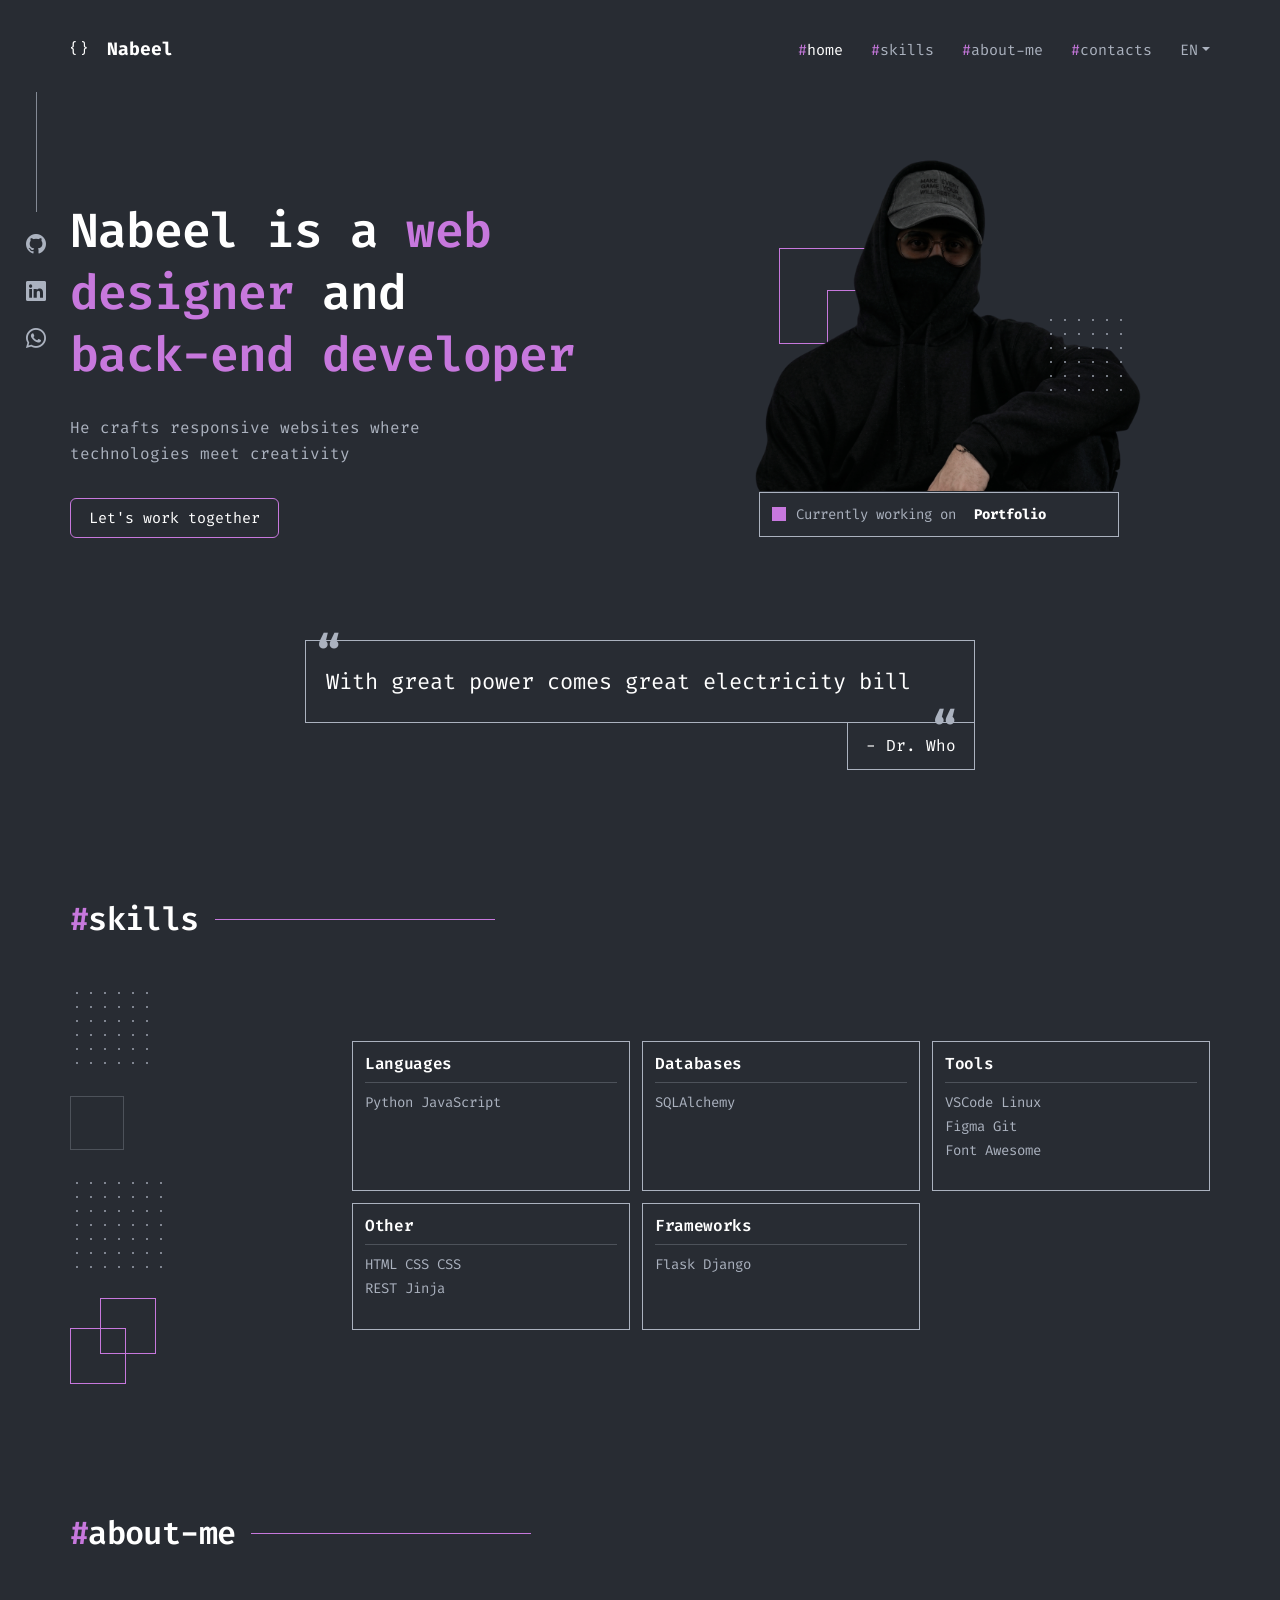
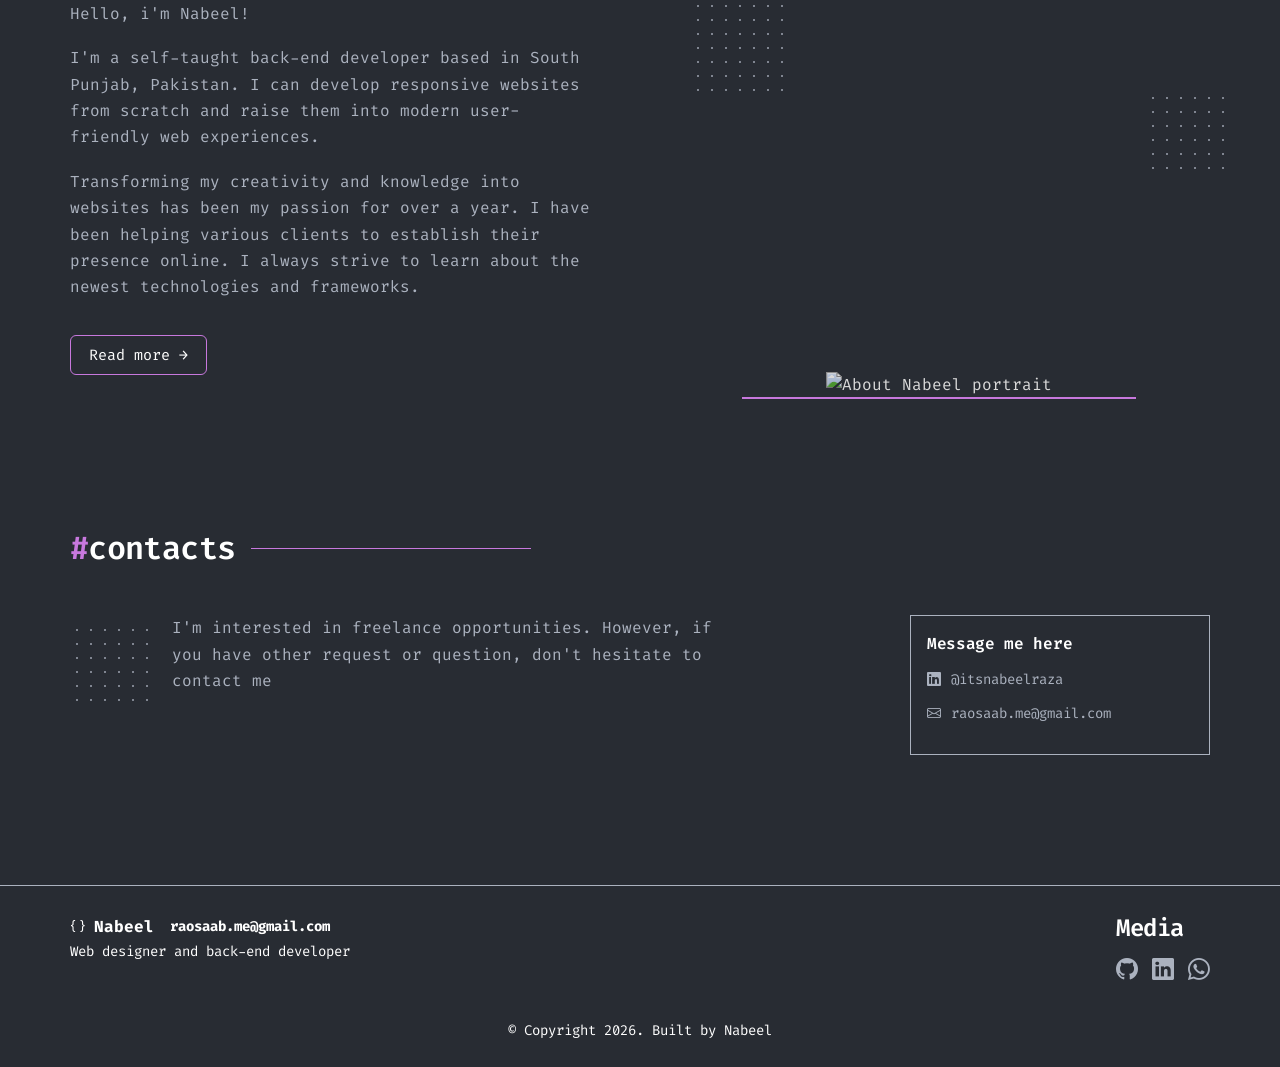
==== index.html @ ed7cfa4c "first commit" ====
<!DOCTYPE html>
<html lang="en">
<head>
  <meta charset="UTF-8">
  <meta name="viewport" content="width=device-width, initial-scale=1.0">
  <title>Nabeel - Web Designer & Front-end Developer</title>
  <meta name="description" content="Nabeel is a web designer and back-end developer based in South Punjab, Pakistan.">

  <!-- Bootstrap 5 CSS -->
  <link href="https://cdn.jsdelivr.net/npm/bootstrap@5.3.3/dist/css/bootstrap.min.css" rel="stylesheet">
  <!-- Bootstrap Icons -->
  <link href="https://cdn.jsdelivr.net/npm/bootstrap-icons@1.11.3/font/bootstrap-icons.css" rel="stylesheet">
  <!-- Custom CSS -->
  <link rel="stylesheet" href="css/style.css">
</head>
<body>

  <!-- ===== NAVBAR ===== -->
  <nav class="navbar navbar-expand-lg navbar-custom sticky-top">
    <div class="container">
      <a class="navbar-brand" href="#"><i class="bi bi-braces"></i> Nabeel</a>
      <button class="navbar-toggler" type="button" data-bs-toggle="collapse" data-bs-target="#mainNav">
        <span class="navbar-toggler-icon"></span>
      </button>
      <div class="collapse navbar-collapse justify-content-end" id="mainNav">
        <ul class="navbar-nav">
          <li class="nav-item"><a class="nav-link active" href="#home"><span>#</span>home</a></li>
          <li class="nav-item"><a class="nav-link" href="#skills"><span>#</span>skills</a></li>
          <li class="nav-item"><a class="nav-link" href="#about"><span>#</span>about-me</a></li>
          <li class="nav-item"><a class="nav-link" href="contacts.html"><span>#</span>contacts</a></li>
          <li class="nav-item dropdown">
            <a class="nav-link dropdown-toggle" href="#" data-bs-toggle="dropdown">EN</a>
            <ul class="dropdown-menu dropdown-menu-dark">
              <li><a class="dropdown-item" href="#">EN</a></li>
              <li><a class="dropdown-item" href="#">UA</a></li>
            </ul>
          </li>
        </ul>
      </div>
    </div>
  </nav>

  <!-- ===== SOCIAL SIDEBAR ===== -->
  <div class="social-sidebar d-none d-lg-flex">
    <a href="https://github.com/itsnabeelraza" aria-label="GitHub"><i class="bi bi-github"></i></a>
    <a href="https://linkedin.com/in/itsnabeelraza" aria-label="LinkedIn"><i class="bi bi-linkedin"></i></a>
    <a href="https://wa.me/923267675012" aria-label="WhatsApp"><i class="bi bi-whatsapp"></i></a>
  </div>

  <!-- ===== HERO SECTION ===== -->
  <section class="hero-section" id="home">
    <div class="container">
      <div class="row align-items-center">
        <div class="col-lg-6">
          <div class="hero-content">
            <h1 class="hero-heading">
              Nabeel is a <span class="accent">web designer</span> and<br>
              <span class="accent">back-end developer</span>
            </h1>
            <p>He crafts responsive websites where technologies meet creativity</p>
            <a href="#contacts" class="btn btn-outline-accent">Let's work together</a>
          </div>
        </div>
        <div class="col-lg-6">
          <div class="hero-image-wrapper">
            <div class="hero-shape hero-shape-one"></div>
            <div class="hero-shape hero-shape-two"></div>
            <div class="hero-image-placeholder">
              <img class="hero-image" src="./images/49762532132.png" alt="Portrait of Nabeel">
            </div>
            <div class="hero-dots dots-pattern"></div>
            <div class="hero-status">
              <span class="status-dot"></span>
              Currently working on <strong>&nbsp;Portfolio</strong>
            </div>
          </div>
        </div>
      </div>
    </div>
  </section>

  <!-- ===== QUOTE SECTION ===== -->
  <section class="quote-section">
    <div class="container">
      <div class="quote-box">
        <span class="quote-mark top">&ldquo;</span>
        <div class="quote-text">
          With great power comes great electricity bill
        </div>
        <div class="quote-author">- Dr. Who</div>
        <span class="quote-mark bottom">&ldquo;</span>
      </div>
    </div>
  </section>

  <!-- ===== SKILLS SECTION ===== -->
  <section class="skills-section" id="skills">
    <div class="container">
      <div class="section-heading">
        <h2><span>#</span>skills</h2>
        <div class="line"></div>
      </div>

      <div class="skills-wrapper">
        <div class="skills-decorations d-none d-lg-flex">
          <div class="dots-pattern"></div>
          <div class="shape-box"></div>
          <div class="dots-pattern dots-pattern-lg"></div>
          <div class="shape-stack">
            <span></span>
            <span></span>
          </div>
        </div>

        <div class="skills-grid">
          <div class="skill-category">
            <h4>Languages</h4>
            <hr>
            <p>Python JavaScript</p>
          </div>
          <div class="skill-category">
            <h4>Databases</h4>
            <hr>
            <p>SQLAlchemy</p>
          </div>
          <div class="skill-category">
            <h4>Tools</h4>
            <hr>
            <p>VSCode Linux<br>Figma Git<br>Font Awesome</p>
          </div>
          <div class="skill-category">
            <h4>Other</h4>
            <hr>
            <p>HTML CSS CSS<br>REST Jinja</p>
          </div>
          <div class="skill-category">
            <h4>Frameworks</h4>
            <hr>
            <p>Flask Django</p>
          </div>
        </div>
      </div>
    </div>
  </section>

  <!-- ===== ABOUT SECTION ===== -->
  <section class="about-section" id="about">
    <div class="container">
      <div class="section-heading">
        <h2><span>#</span>about-me</h2>
        <div class="line"></div>
      </div>

      <div class="row align-items-start">
        <div class="col-lg-6">
          <div class="about-text">
            <p>Hello, i'm Nabeel!</p>
            <p>
              I'm a self-taught back-end developer based in South Punjab, Pakistan. 
              I can develop responsive websites from scratch and raise them 
              into modern user-friendly web experiences.
            </p>
            <p>
              Transforming my creativity and knowledge into websites has 
              been my passion for over a year. I have been helping various 
              clients to establish their presence online. I always strive 
              to learn about the newest technologies and frameworks.
            </p>
            <a href="about.html" class="btn btn-outline-accent-arrow mt-3">Read more &rarr;</a>
          </div>
        </div>
        <div class="col-lg-6 mt-4 mt-lg-0">
          <div class="about-image-wrapper">
            <div class="about-dots-group dots-pattern dots-pattern-lg"></div>
            <div class="about-image-placeholder">
              <img src="./images/jc-gellidon-E3NUmCScugo-unsplash-removebg-preview(1) 1.png 1.png" alt="About Nabeel portrait">
            </div>
            <div class="about-dots dots-pattern" style="position:absolute;right:-20px;top:30%;"></div>
          </div>
        </div>
      </div>
    </div>
  </section>

  <!-- ===== CONTACTS SECTION ===== -->
  <section class="contacts-section" id="contacts">
    <div class="container">
      <div class="section-heading">
        <h2><span>#</span>contacts</h2>
        <div class="line"></div>
      </div>

      <div class="contacts-content">
        <div class="contacts-text d-flex align-items-start">
          <div class="contacts-dots dots-pattern d-none d-md-block"></div>
          <p>
            I'm interested in freelance opportunities. However, 
            if you have other request or question, don't hesitate 
            to contact me
          </p>
        </div>

        <div class="contact-box">
          <h3>Message me here</h3>
          <div class="contact-item">
            <i class="bi bi-linkedin"></i> @itsnabeelraza
          </div>
          <div class="contact-item">
            <i class="bi bi-envelope"></i> raosaab.me@gmail.com
          </div>
        </div>
      </div>
    </div>
  </section>

  <!-- ===== FOOTER ===== -->
  <footer class="footer">
    <div class="container">
      <div class="footer-top">
        <div class="footer-brand">
          <div class="brand-name">
            <i class="bi bi-braces"></i> Nabeel
            <span class="brand-email" style="margin-left:8px;">raosaab.me@gmail.com</span>
          </div>
          <div class="brand-desc">Web designer and back-end developer</div>
        </div>
        <div class="footer-media">
          <h4>Media</h4>
          <div class="social-icons">
            <a href="https://github.com/itsnabeelraza" aria-label="GitHub"><i class="bi bi-github"></i></a>
            <a href="https://linkedin.com/in/itsnabeelraza" aria-label="LinkedIn"><i class="bi bi-linkedin"></i></a>
            <a href="https://wa.me/923267675012" aria-label="WhatsApp"><i class="bi bi-whatsapp"></i></a>
          </div>
        </div>
      </div>
      <div class="footer-bottom">
        &copy; Copyright 2026. Built by Nabeel
      </div>
    </div>
  </footer>

  <!-- Bootstrap 5 JS -->
  <script src="https://cdn.jsdelivr.net/npm/bootstrap@5.3.3/dist/js/bootstrap.bundle.min.js"></script>

  <!-- Smooth scroll & active nav -->
  <script>
    // Smooth scroll for anchor links
    document.querySelectorAll('a[href^="#"]').forEach(anchor => {
      anchor.addEventListener('click', function (e) {
        const target = document.querySelector(this.getAttribute('href'));
        if (target) {
          e.preventDefault();
          target.scrollIntoView({ behavior: 'smooth', block: 'start' });
          // Close mobile nav
          const navCollapse = document.getElementById('mainNav');
          if (navCollapse.classList.contains('show')) {
            new bootstrap.Collapse(navCollapse).hide();
          }
        }
      });
    });

    // Highlight active nav on scroll
    window.addEventListener('scroll', () => {
      const sections = document.querySelectorAll('section[id]');
      const scrollPos = window.scrollY + 100;
      sections.forEach(section => {
        const top = section.offsetTop;
        const height = section.offsetHeight;
        const id = section.getAttribute('id');
        const link = document.querySelector(`.nav-link[href="#${id}"]`);
        if (link) {
          if (scrollPos >= top && scrollPos < top + height) {
            document.querySelectorAll('.nav-link').forEach(l => l.classList.remove('active'));
            link.classList.add('active');
          }
        }
      });
    });
  </script>

</body>
</html>
---- css/style.css ----
@import url('https://fonts.googleapis.com/css2?family=Fira+Code:wght@400;500;600;700&display=swap');

:root {
  --bg-primary: #282c33;
  --bg-secondary: #2c313a;
  --text-primary: #ffffff;
  --text-secondary: #abb2bf;
  --text-muted: #8f96a3;
  --accent: #c778dd;
  --accent-soft: rgba(199, 120, 221, 0.14);
  --border: #abb2bf;
  --border-soft: rgba(171, 178, 191, 0.28);
  --font-main: 'Fira Code', monospace;
  --container-width: 71.25rem;
  --fs-body: 1rem;
  --fs-small: 0.875rem;
  --fs-nav: 0.9375rem;
  --fs-button: 0.9375rem;
  --fs-card-title: 1rem;
  --fs-section-title: 2rem;
  --fs-page-title: 2.5rem;
  --fs-hero-title: 3rem;
  --fs-quote: 1.375rem;
}

* {
  margin: 0;
  padding: 0;
  box-sizing: border-box;
}

html {
  scroll-behavior: smooth;
  font-size: 16px;
}

body {
  min-height: 100vh;
  background: var(--bg-primary);
  color: var(--text-primary);
  font-family: var(--font-main);
  font-size: var(--fs-body);
  line-height: 1.65;
  overflow-x: hidden;
}

img {
  display: block;
  max-width: 100%;
  height: auto;
}

a {
  color: inherit;
  text-decoration: none;
  transition: 0.25s ease;
}

a:hover {
  color: var(--accent);
}

h1,
h2,
h3,
h4 {
  font-weight: 600;
  letter-spacing: -0.02em;
}

.container {
  width: min(var(--container-width), calc(100% - 3rem));
  margin: 0 auto;
  padding: 0;
}

.dots-pattern {
  width: 5.25rem;
  height: 5.25rem;
  display: inline-block;
  background-image: radial-gradient(circle, rgba(171, 178, 191, 0.95) 0.0875rem, transparent 0.0875rem);
  background-size: 0.875rem 0.875rem;
  opacity: 0.7;
}

.dots-pattern-lg {
  width: 6rem;
  height: 6rem;
}

.shape-box {
  width: 3.375rem;
  height: 3.375rem;
  border: 1px solid var(--border-soft);
}

.shape-stack {
  position: relative;
  width: 5.375rem;
  height: 5.375rem;
}

.shape-stack span {
  position: absolute;
  width: 3.5rem;
  height: 3.5rem;
  border: 1px solid var(--accent);
}

.shape-stack span:first-child {
  left: 0;
  bottom: 0;
}

.shape-stack span:last-child {
  right: 0;
  top: 0;
}

.section-heading {
  display: flex;
  align-items: center;
  gap: 1rem;
  margin-bottom: 3rem;
}

.section-heading h2 {
  font-size: var(--fs-section-title);
  white-space: nowrap;
  margin-bottom: 0;
  line-height: 1.2;
}

.section-heading h2 span,
.accent {
  color: var(--accent);
}

.section-heading .line {
  width: min(42vw, 17.5rem);
  height: 1px;
  background: var(--accent);
}

.btn-outline-accent,
.btn-outline-accent-arrow,
.btn-sm-outline {
  display: inline-flex;
  align-items: center;
  gap: 0.5rem;
  padding: 0.625rem 1.125rem;
  border: 1px solid var(--accent);
  background: transparent;
  color: var(--text-primary);
  font-family: var(--font-main);
  font-size: var(--fs-button);
  line-height: 1.2;
}

.btn-outline-accent:hover,
.btn-outline-accent-arrow:hover,
.btn-sm-outline:hover {
  background: var(--accent-soft);
  color: var(--text-primary);
}

.navbar-custom {
  background-color: var(--bg-primary) !important;
  padding: 1.875rem 0 1.375rem;
}

.navbar-custom .navbar-brand {
  font-size: 1.125rem;
  font-weight: 700;
  color: var(--text-primary);
}

.navbar-custom .navbar-brand i {
  margin-right: 0.5rem;
}

.navbar-custom .nav-link {
  color: var(--text-secondary) !important;
  font-size: var(--fs-nav);
  margin-left: 1.75rem;
  padding: 0 !important;
  line-height: 1.2;
}

.navbar-custom .nav-link.active,
.navbar-custom .nav-link:hover {
  color: var(--text-primary) !important;
}

.navbar-custom .nav-link span {
  color: var(--accent);
}

.navbar-toggler {
  border-color: var(--border-soft) !important;
}

.navbar-toggler-icon {
  filter: invert(1);
}

.dropdown-menu-dark {
  background: var(--bg-secondary);
  border: 1px solid var(--border-soft);
}

.social-sidebar {
  position: fixed;
  left: 1.25rem;
  top: 1.375rem;
  width: 2rem;
  display: flex;
  flex-direction: column;
  align-items: center;
  gap: 0.875rem;
  z-index: 10;
}

.social-sidebar::before {
  content: '';
  width: 1px;
  height: 11.875rem;
  background: var(--border);
  opacity: 0.7;
  margin-bottom: 0.125rem;
}

.social-sidebar a {
  color: var(--text-secondary);
  font-size: 1.25rem;
}

.hero-section,
.skills-section,
.about-section,
.contacts-section,
.about-page-hero,
.contacts-hero,
.fun-facts-section,
.all-media-section {
  padding: 2.375rem 0 5.75rem;
}

.hero-section .row,
.about-section .row,
.contacts-hero .row,
.about-page-hero .row,
.fun-facts-section .row {
  --bs-gutter-x: 3.375rem;
  --bs-gutter-y: 2.625rem;
}

.hero-content {
  padding-top: 4.375rem;
}

.hero-content h1 {
  font-size: var(--fs-hero-title);
  line-height: 1.3;
  margin-bottom: 1.75rem;
}

.hero-content p {
  max-width: 29.375rem;
  color: var(--text-secondary);
  margin-bottom: 1.875rem;
  font-size: var(--fs-body);
}

.hero-image-wrapper {
  position: relative;
  display: flex;
  flex-direction: column;
  align-items: center;
  padding-top: 1.125rem;
  width: 100%;
}

.hero-image-placeholder {
  width: 100%;
  max-width: 25rem;
  position: relative;
  display: flex;
  justify-content: center;
  z-index: 2;
  left: 0.3125rem;
  bottom: -0.3125rem;
  margin: 0 auto 0.375rem;
}

.hero-image-placeholder img {
  width: 100%;
  margin: 0 auto;
  object-fit: contain;
  filter: brightness(0.9);
}

.hero-shape {
  position: absolute;
  border: 1px solid var(--accent);
  z-index: 1;
}

.hero-shape-one {
  width: 6rem;
  height: 6rem;
  left: 7rem;
  top: 7.375rem;
}

.hero-shape-two {
  width: 4.75rem;
  height: 4.75rem;
  left: 10rem;
  top: 10rem;
}

.hero-dots {
  position: absolute;
  right: 5rem;
  bottom: 8.625rem;
  z-index: 3;
  width: 5.375rem;
  height: 5.375rem;
}

.hero-status {
  width: 100%;
  max-width: 22.5rem;
  display: flex;
  align-items: center;
  gap: 0.625rem;
  padding: 0.625rem 0.75rem;
  border: 1px solid var(--border);
  color: var(--text-secondary);
  font-size: var(--fs-small);
  margin: 0 auto;
  position: relative;
  z-index: 4;
  background: var(--bg-primary);
}

.hero-status .status-dot {
  width: 0.875rem;
  height: 0.875rem;
  background: var(--accent);
  display: inline-block;
}

.hero-status strong {
  color: var(--text-primary);
}

.quote-section {
  padding: 0.625rem 0 5.75rem;
}

.quote-box {
  max-width: 41.875rem;
  margin: 0 auto;
  position: relative;
}

.quote-text {
  border: 1px solid var(--border);
  padding: 1.5rem 1.25rem;
  font-size: var(--fs-quote);
  background: transparent;
  position: relative;
  z-index: 4;
  line-height: 1.5;
}

.quote-author {
  width: fit-content;
  margin-left: auto;
  padding: 0.625rem 1.125rem;
  border: 1px solid var(--border);
  border-top: none;
  font-size: 1rem;
  color: var(--text-primary);
  position: relative;
  z-index: 4;
}

.quote-mark {
  position: absolute;
  color: var(--border);
  font-size: 2.875rem;
  font-weight: 700;
  line-height: 1.3;
  background-color: var(--bg-primary);
}

.quote-mark.top {
  top: -1rem;
  left: 0.625rem;
}

.quote-mark.bottom {
  right: 1rem;
  bottom: 0.625rem;
}

.skills-wrapper {
  display: grid;
  grid-template-columns: 15rem 1fr;
  gap: 2.625rem;
  align-items: center;
}

.skills-decorations {
  display: flex;
  flex-direction: column;
  gap: 1.625rem;
  align-items: flex-start;
}

.skills-grid,
.about-skills-grid {
  width: 100%;
  display: grid;
  grid-template-columns: repeat(3, minmax(0, 1fr));
  gap: 0.75rem;
}

.skill-category {
  border: 1px solid var(--border);
  padding: 0.75rem;
  min-height: 6.5rem;
  background: transparent;
}

.skill-category h4 {
  font-size: var(--fs-card-title);
  margin: 0 0 0.5rem;
  line-height: 1.25;
}

.skill-category p {
  color: var(--text-secondary);
  font-size: var(--fs-small);
  line-height: 1.7;
}

.skill-category hr {
  margin: 0 0 0.5rem;
  border-color: var(--border-soft);
  opacity: 1;
}

.about-text,
.about-page-text {
  max-width: 32.5rem;
}

.about-text p,
.about-page-text p {
  color: var(--text-secondary);
  margin-bottom: 1.125rem;
  font-size: var(--fs-body);
}

.about-image-wrapper,
.about-page-image-wrapper {
  position: relative;
  display: flex;
  flex-direction: column;
  align-items: center;
}

.about-image-placeholder,
.about-page-image {
  width: 100%;
  max-width: 26.875rem;
  min-height: 27.5rem;
  position: relative;
  display: flex;
  align-items: flex-end;
  justify-content: center;
}

.about-image-placeholder img,
.about-page-image img {
  max-height: 27.5rem;
  width: auto;
  object-fit: contain;
  filter: brightness(0.85);
}

.about-image-placeholder::after,
.about-page-image::before {
  content: '';
  position: absolute;
  left: 1.125rem;
  right: 1.125rem;
  bottom: 0;
  height: 2px;
  background: var(--accent);
}

.about-dots {
  position: absolute;
  right: -1.625rem;
  bottom: 5.875rem;
}

.about-dots-group {
  position: absolute;
  left: 1.5rem;
  top: 2.5rem;
  z-index: 1;
}

.about-dots-1 {
  position: absolute;
  right: 2.5rem;
  top: -1.25rem;
  z-index: 2;
}

.about-dots-2 {
  position: absolute;
  right: -1.875rem;
  bottom: 3.75rem;
}

.page-title h1 {
  font-size: var(--fs-page-title);
  margin-bottom: 0.5rem;
  line-height: 1.2;
}

.page-subtitle {
  color: var(--text-secondary);
  font-size: var(--fs-body);
}

.about-page-image {
  border: none;
}

.about-page-image-bar {
  width: 15.625rem;
  height: 2px;
  background: var(--accent);
  margin-top: 0;
}

.fun-facts-list {
  display: flex;
  flex-wrap: wrap;
  gap: 0.75rem;
}

.fun-fact-item {
  padding: 0.5rem 0.875rem;
  border: 1px solid var(--border);
  color: var(--text-secondary);
  font-size: var(--fs-small);
}

.fun-fact-item strong {
  color: var(--text-primary);
}

.fun-facts-decoration {
  display: flex;
  flex-direction: column;
  align-items: center;
  gap: 1.125rem;
}

.contacts-content {
  display: grid;
  grid-template-columns: 1fr 18.75rem;
  gap: 2.25rem;
  align-items: start;
}

.contacts-text p,
.contacts-description {
  color: var(--text-secondary);
  max-width: 33.75rem;
  font-size: var(--fs-body);
}

.contacts-text {
  display: flex;
  gap: 1.125rem;
}

.contacts-dots {
  flex-shrink: 0;
  margin-top: 0.5rem;
}

.contact-box,
.contact-card {
  border: 1px solid var(--border);
  padding: 1.125rem 1rem;
  background: transparent;
}

.contacts-cards {
  display: grid;
  gap: 1rem;
}

.contact-box h3,
.contact-card h4 {
  font-size: var(--fs-card-title);
  margin-bottom: 0.875rem;
  line-height: 1.25;
}

.contact-box p,
.contact-card p,
.contact-item,
.media-link-item,
.brand-email,
.brand-desc,
.footer-bottom {
  font-size: var(--fs-small);
  line-height: 1.7;
}

.contact-item {
  display: flex;
  align-items: center;
  gap: 0.625rem;
  color: var(--text-secondary);
  margin-bottom: 0.625rem;
}

.contact-item i {
  color: var(--text-secondary);
}

.media-links {
  display: grid;
  grid-template-columns: repeat(3, minmax(0, 1fr));
  gap: 0.875rem;
}

.media-link-item {
  border: 1px solid var(--border);
  padding: 1rem;
  display: flex;
  align-items: center;
  gap: 0.625rem;
}

.media-link-item i {
  color: var(--text-secondary);
}

.footer {
  border-top: 1px solid var(--border);
  padding: 1.75rem 0 1.5rem;
  margin-top: 2.375rem;
}

.footer-top {
  display: flex;
  justify-content: space-between;
  align-items: flex-start;
  gap: 1.5rem;
  margin-bottom: 1.875rem;
}

.brand-name {
  display: flex;
  align-items: center;
  flex-wrap: wrap;
  gap: 0.5rem;
  font-size: 1rem;
  font-weight: 700;
}

.footer-media h4 {
  font-size: 1.5rem;
  margin-bottom: 0.625rem;
  line-height: 1.2;
}

.social-icons {
  display: flex;
  gap: 0.875rem;
}

.social-icons a {
  color: var(--text-secondary);
  font-size: 1.375rem;
}

.footer-bottom {
  text-align: center;
}

@media (max-width: 74.9375rem) {
  .social-sidebar {
    display: none !important;
  }
}

@media (max-width: 61.9375rem) {
  .container {
    width: min(var(--container-width), calc(100% - 2rem));
  }

  .navbar-custom .nav-link {
    margin-left: 0;
    padding: 0.625rem 0 !important;
  }

  .navbar-collapse {
    margin-top: 1rem;
  }

  .hero-content {
    padding-top: 0.625rem;
    text-align: center;
  }

  .hero-content p {
    margin-inline: auto;
  }

  .hero-image-wrapper {
    max-width: 26.25rem;
    margin: 0 auto;
  }

  .hero-shape-one {
    left: 0.75rem;
  }

  .hero-shape-two {
    left: 3.5rem;
  }

  .skills-wrapper,
  .contacts-content,
  .footer-top {
    grid-template-columns: 1fr;
    flex-direction: column;
  }

  .skills-decorations {
    flex-direction: row;
    flex-wrap: wrap;
  }

  .skills-grid,
  .about-skills-grid {
    grid-template-columns: repeat(2, minmax(0, 1fr));
  }
}

@media (max-width: 47.9375rem) {
  .container {
    width: calc(100% - 1.5rem);
  }

  .hero-section,
  .skills-section,
  .about-section,
  .contacts-section,
  .about-page-hero,
  .contacts-hero,
  .fun-facts-section,
  .all-media-section {
    padding: 1.5rem 0 4.375rem;
  }

  .section-heading {
    margin-bottom: 1.875rem;
  }

  .section-heading h2 {
    font-size: 1.75rem;
  }

  .section-heading .line {
    width: 100%;
  }

  .hero-content h1 {
    font-size: 2.25rem;
  }

  .hero-dots,
  .hero-shape,
  .about-dots,
  .about-dots-group {
    display: none;
  }

  .quote-text {
    font-size: 1.0625rem;
    padding: 1.25rem 1rem;
  }

  .quote-author {
    font-size: 0.9375rem;
  }

  .skills-grid,
  .about-skills-grid,
  .media-links {
    grid-template-columns: 1fr;
  }

  .about-image-placeholder,
  .about-page-image {
    min-height: 20rem;
  }

  .about-image-placeholder img,
  .about-page-image img {
    max-height: 20rem;
  }

  .contacts-text {
    flex-direction: column;
  }

  .footer-media h4 {
    font-size: 1.375rem;
  }
}
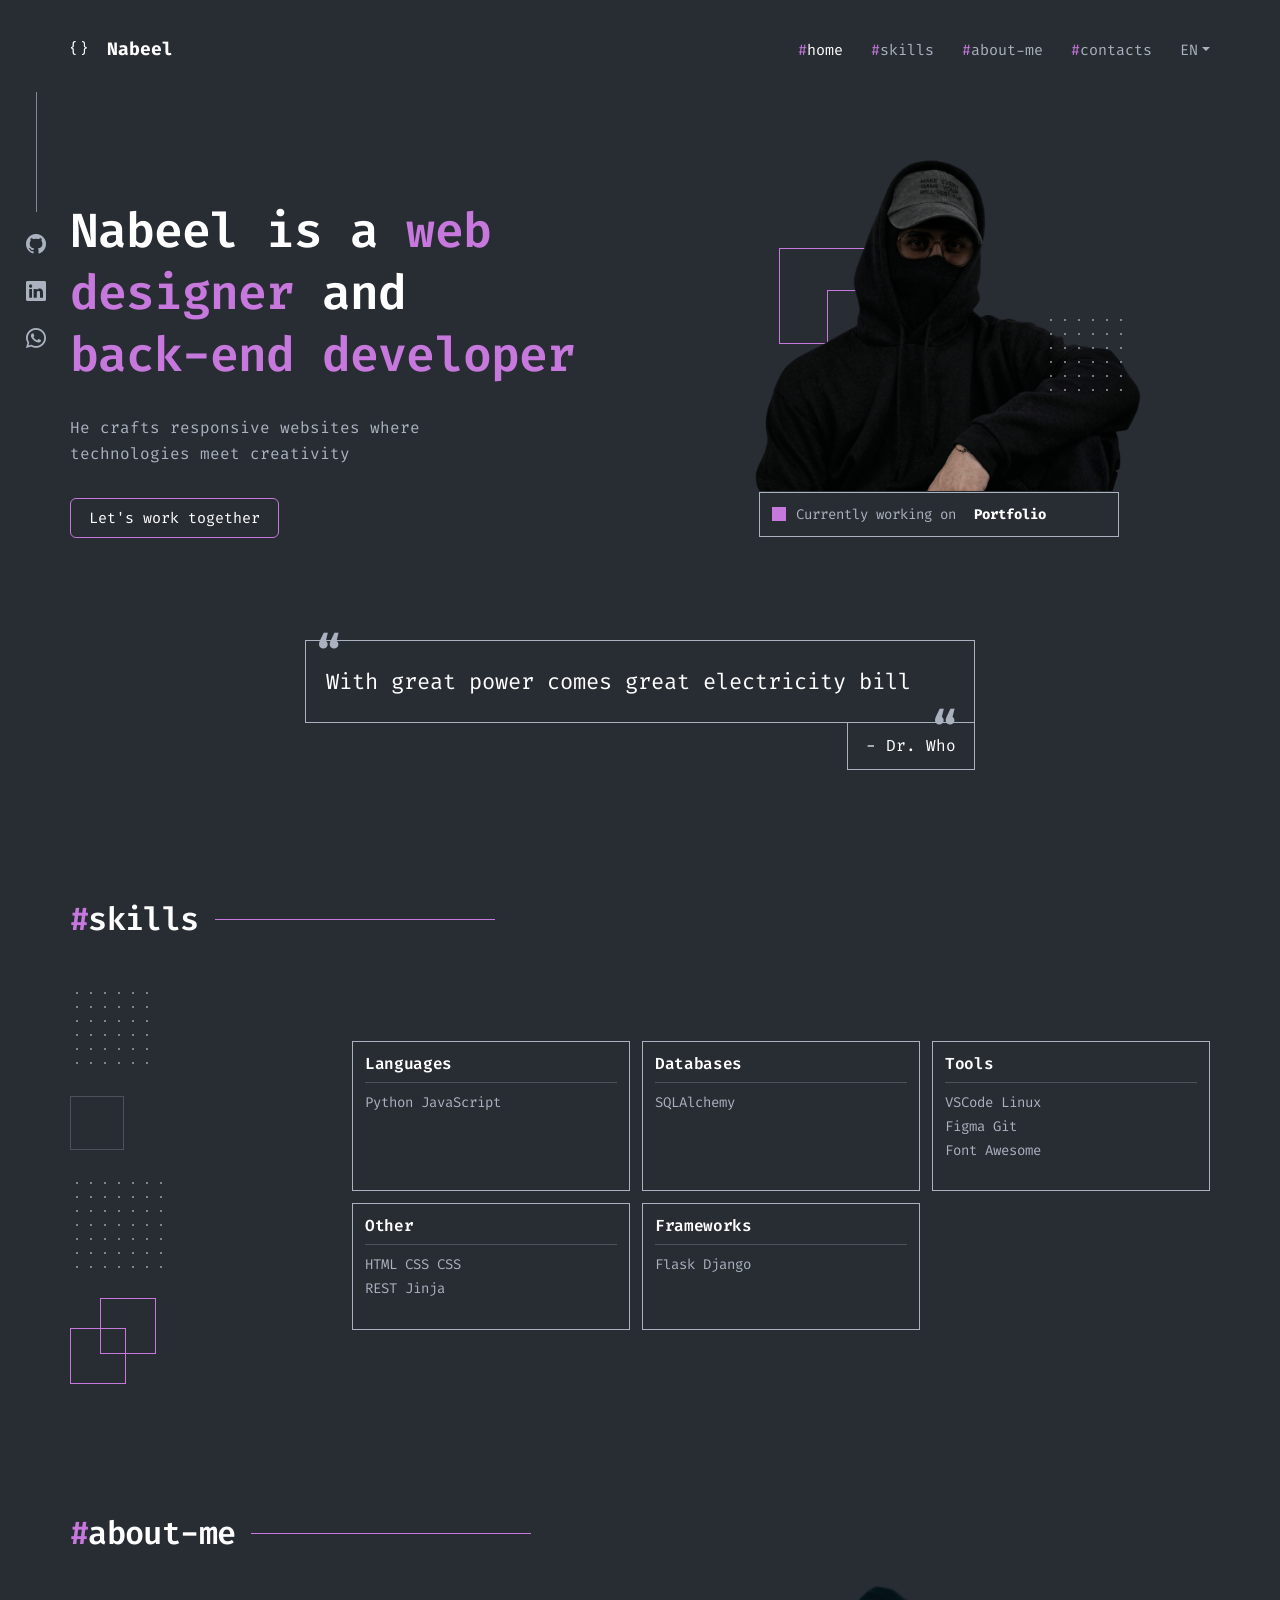
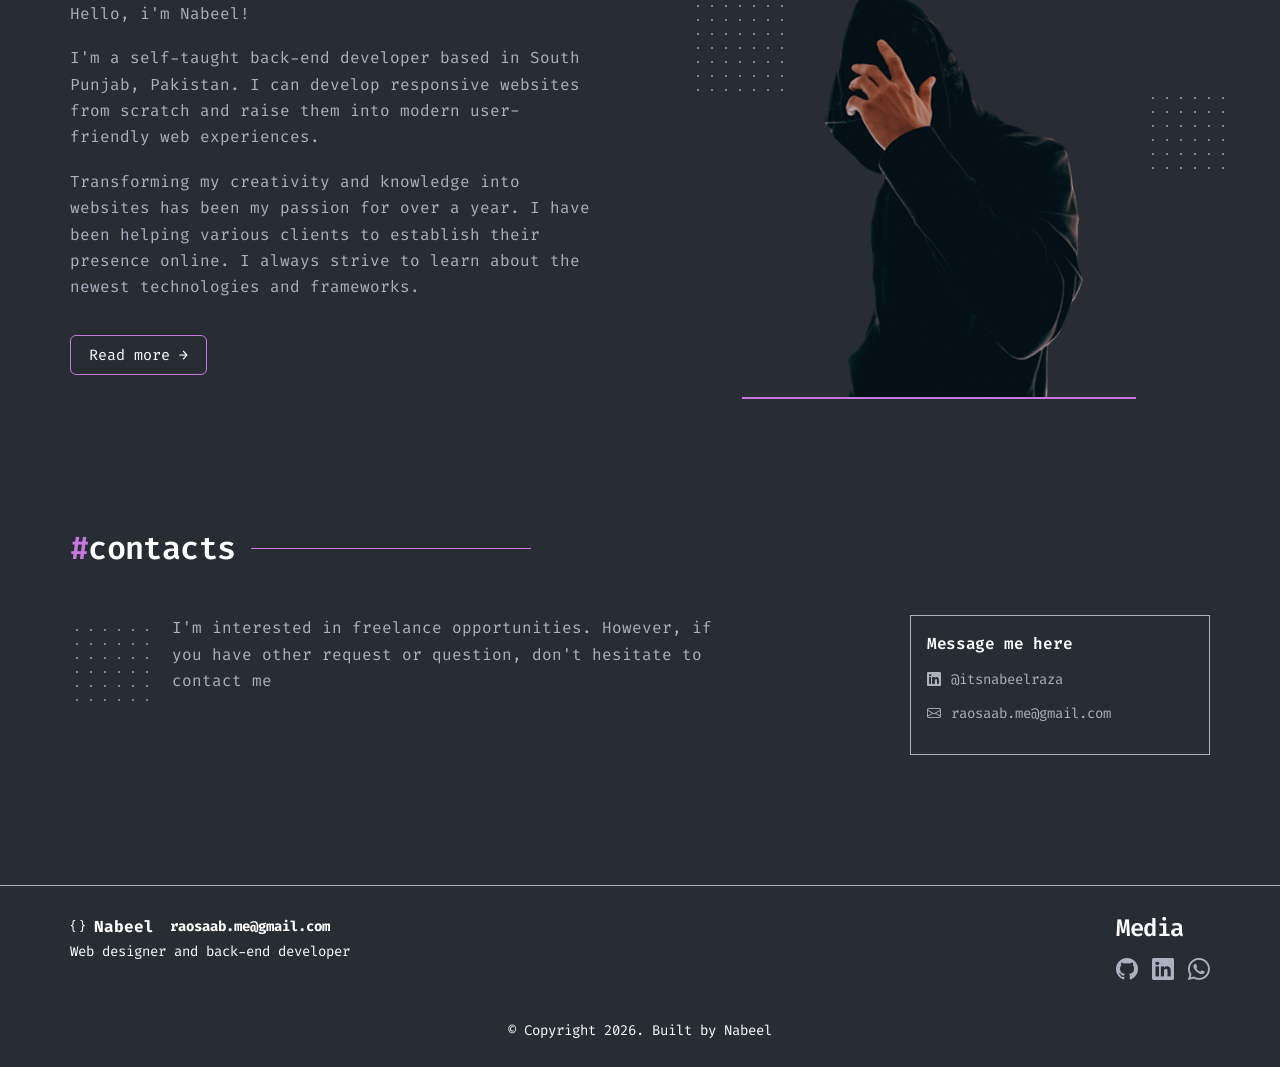
==== commit afa09b5e: "second" ====
--- a/index.html
+++ b/index.html
@@ -173,7 +173,7 @@
           <div class="about-image-wrapper">
             <div class="about-dots-group dots-pattern dots-pattern-lg"></div>
             <div class="about-image-placeholder">
-              <img src="./images/jc-gellidon-E3NUmCScugo-unsplash-removebg-preview(1) 1.png 1.png" alt="About Nabeel portrait">
+              <img src="./images/jc-gellidon-E3NUmCScugo-unsplash-removebg-preview(1) 1.png" alt="About Nabeel portrait">
             </div>
             <div class="about-dots dots-pattern" style="position:absolute;right:-20px;top:30%;"></div>
           </div>
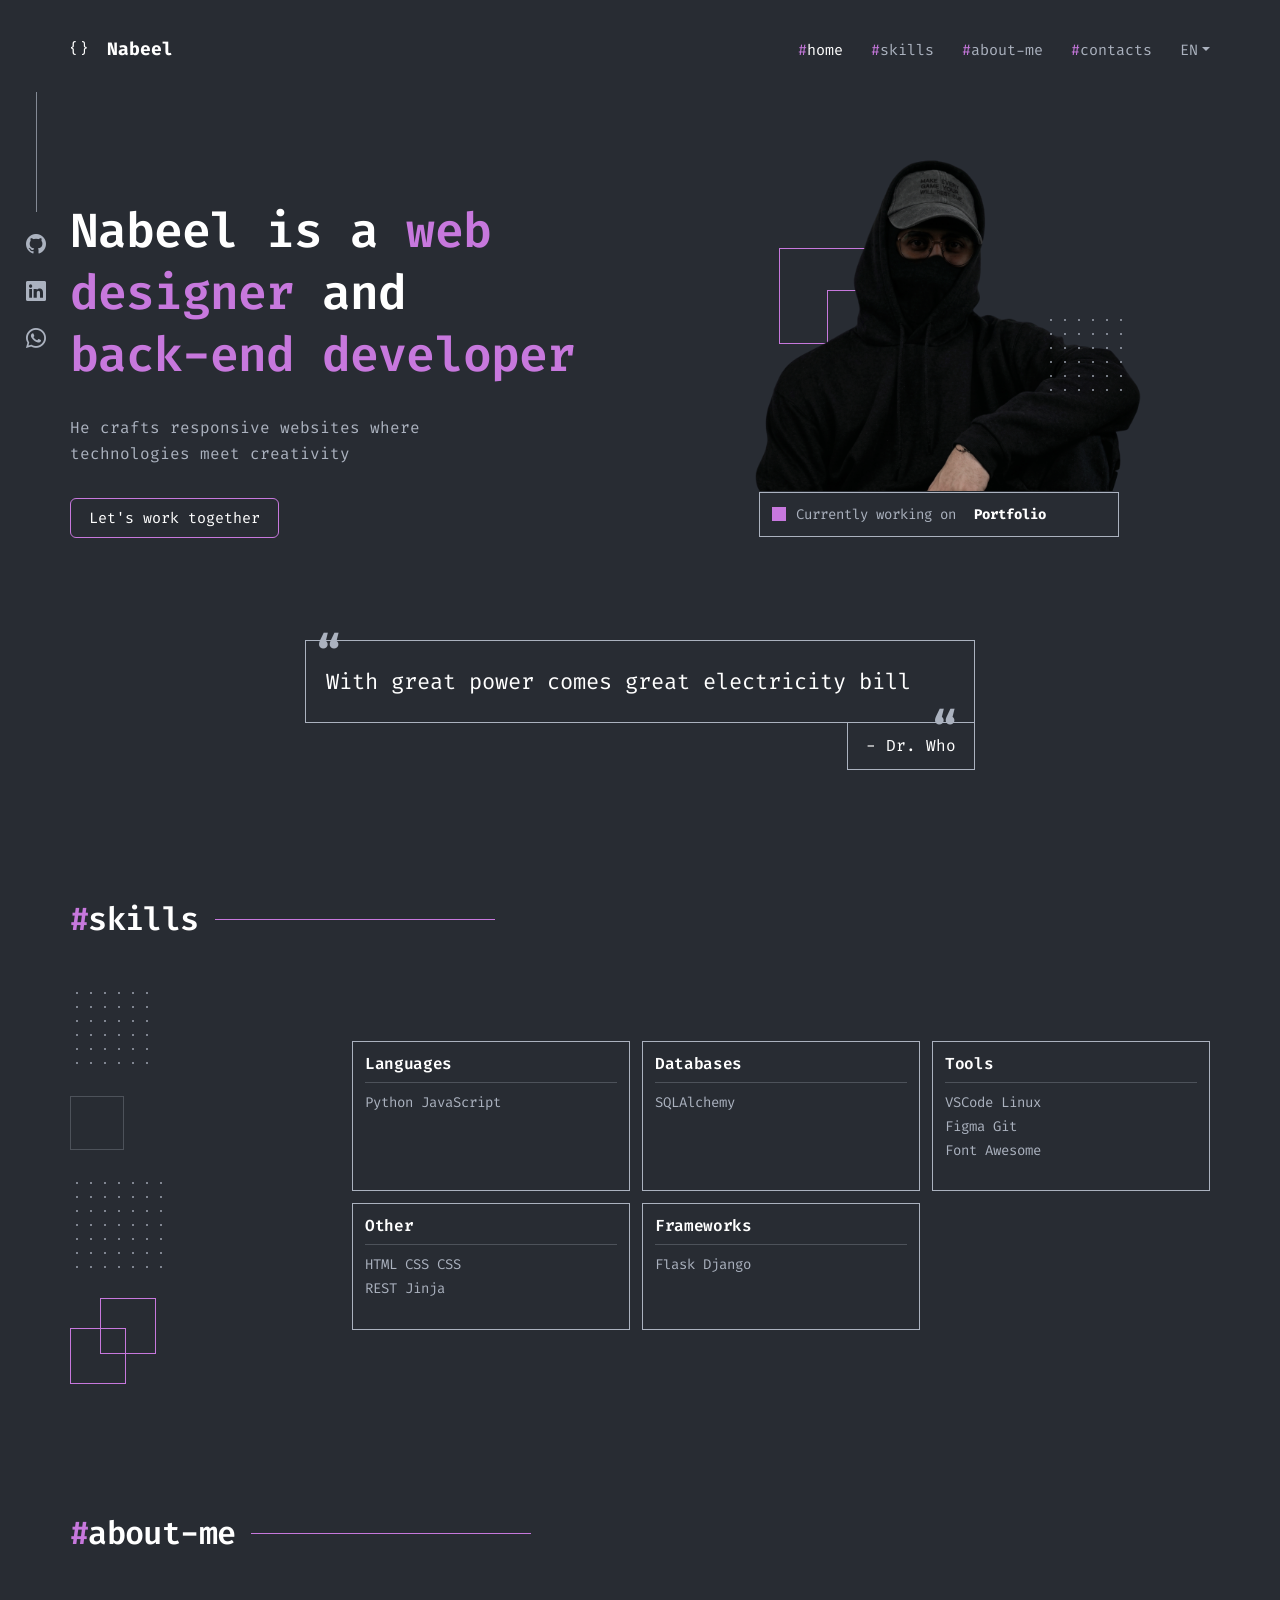
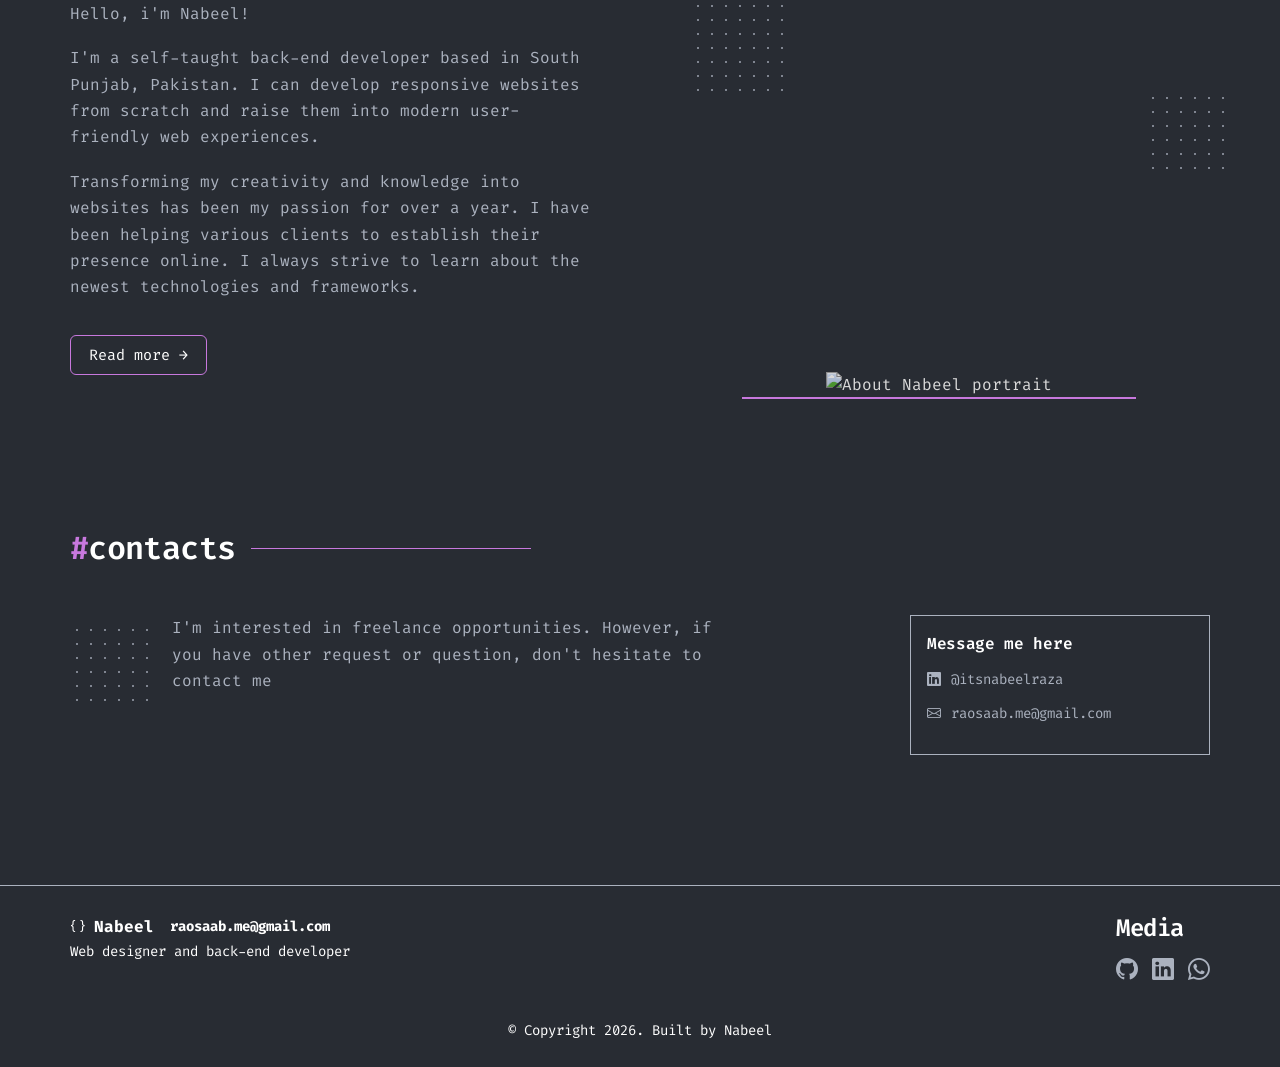
==== commit ab3d7932: "Update index.html" ====
--- a/index.html
+++ b/index.html
@@ -173,7 +173,7 @@
           <div class="about-image-wrapper">
             <div class="about-dots-group dots-pattern dots-pattern-lg"></div>
             <div class="about-image-placeholder">
-              <img src="./images/jc-gellidon-E3NUmCScugo-unsplash-removebg-preview(1) 1.png" alt="About Nabeel portrait">
+              <img src="./images/jc-gellidon-E3NUmCScugo-unsplash-removebg-preview(1).png" alt="About Nabeel portrait">
             </div>
             <div class="about-dots dots-pattern" style="position:absolute;right:-20px;top:30%;"></div>
           </div>
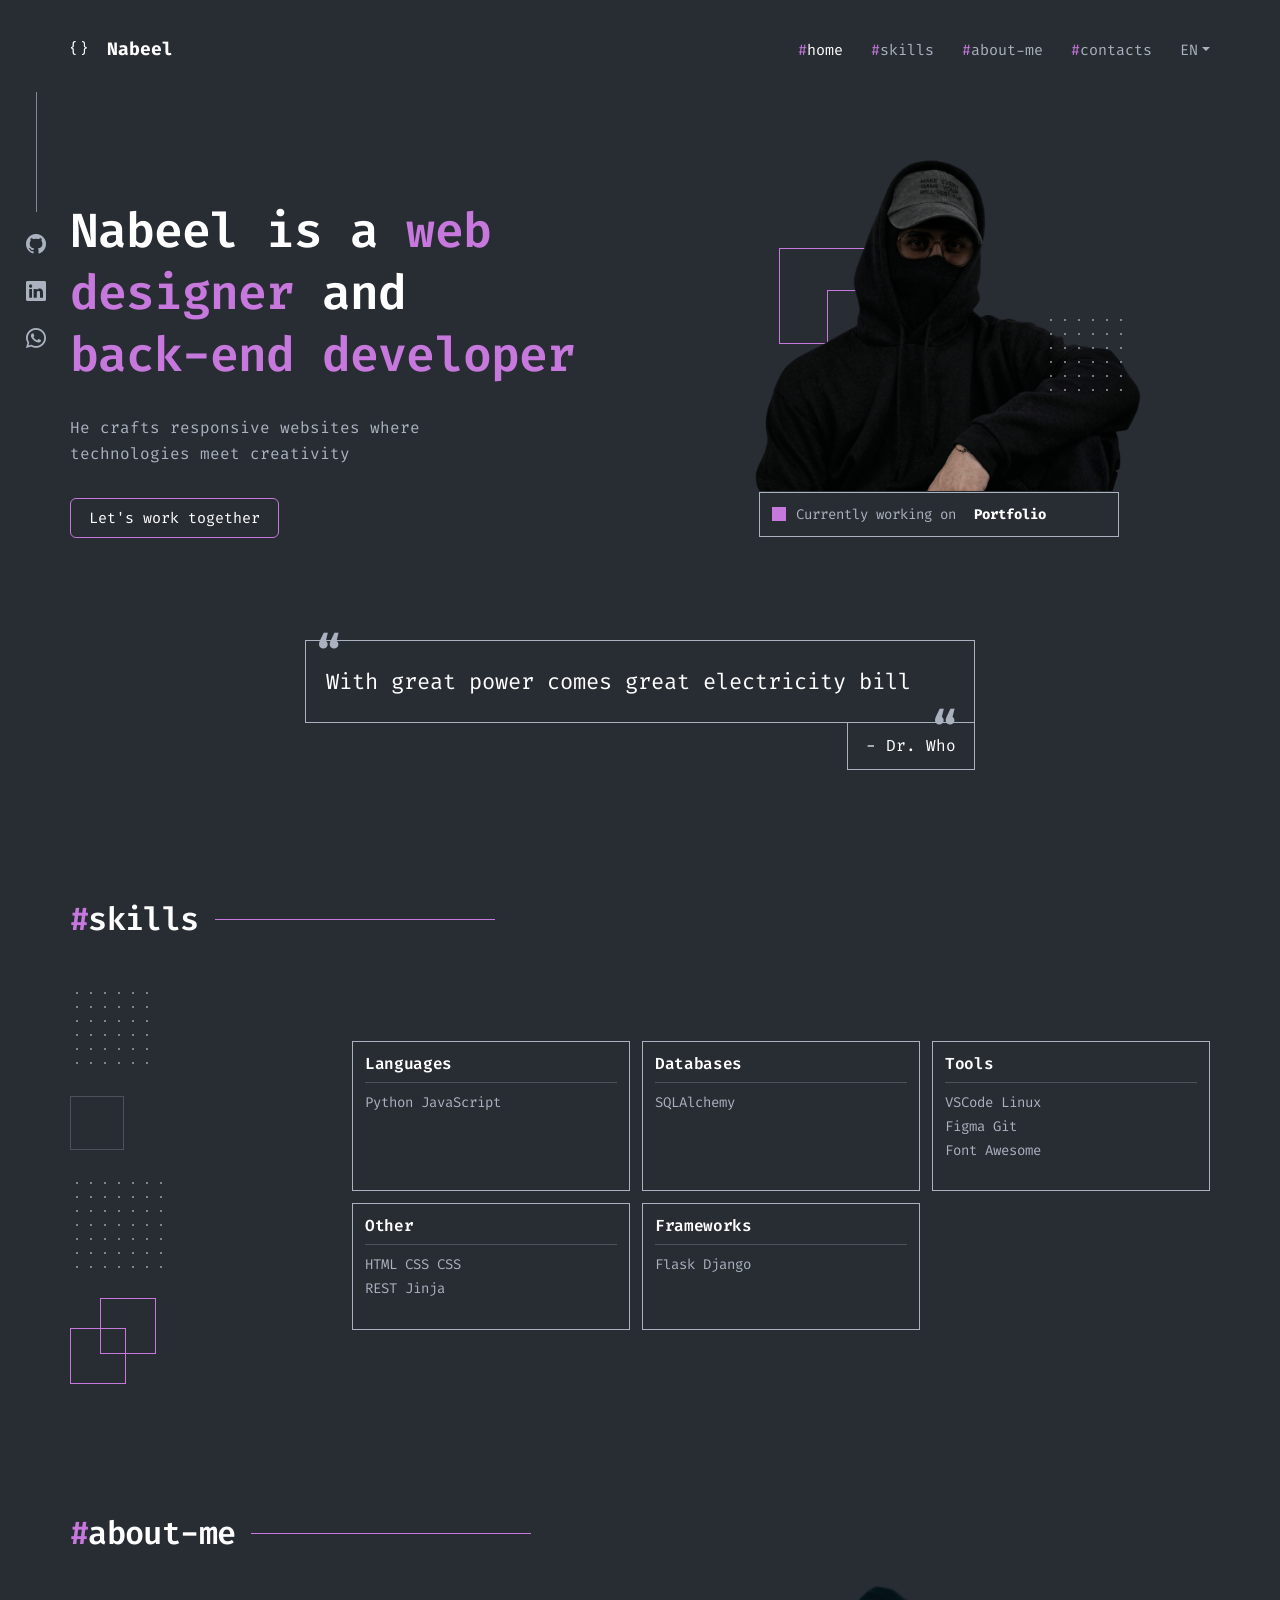
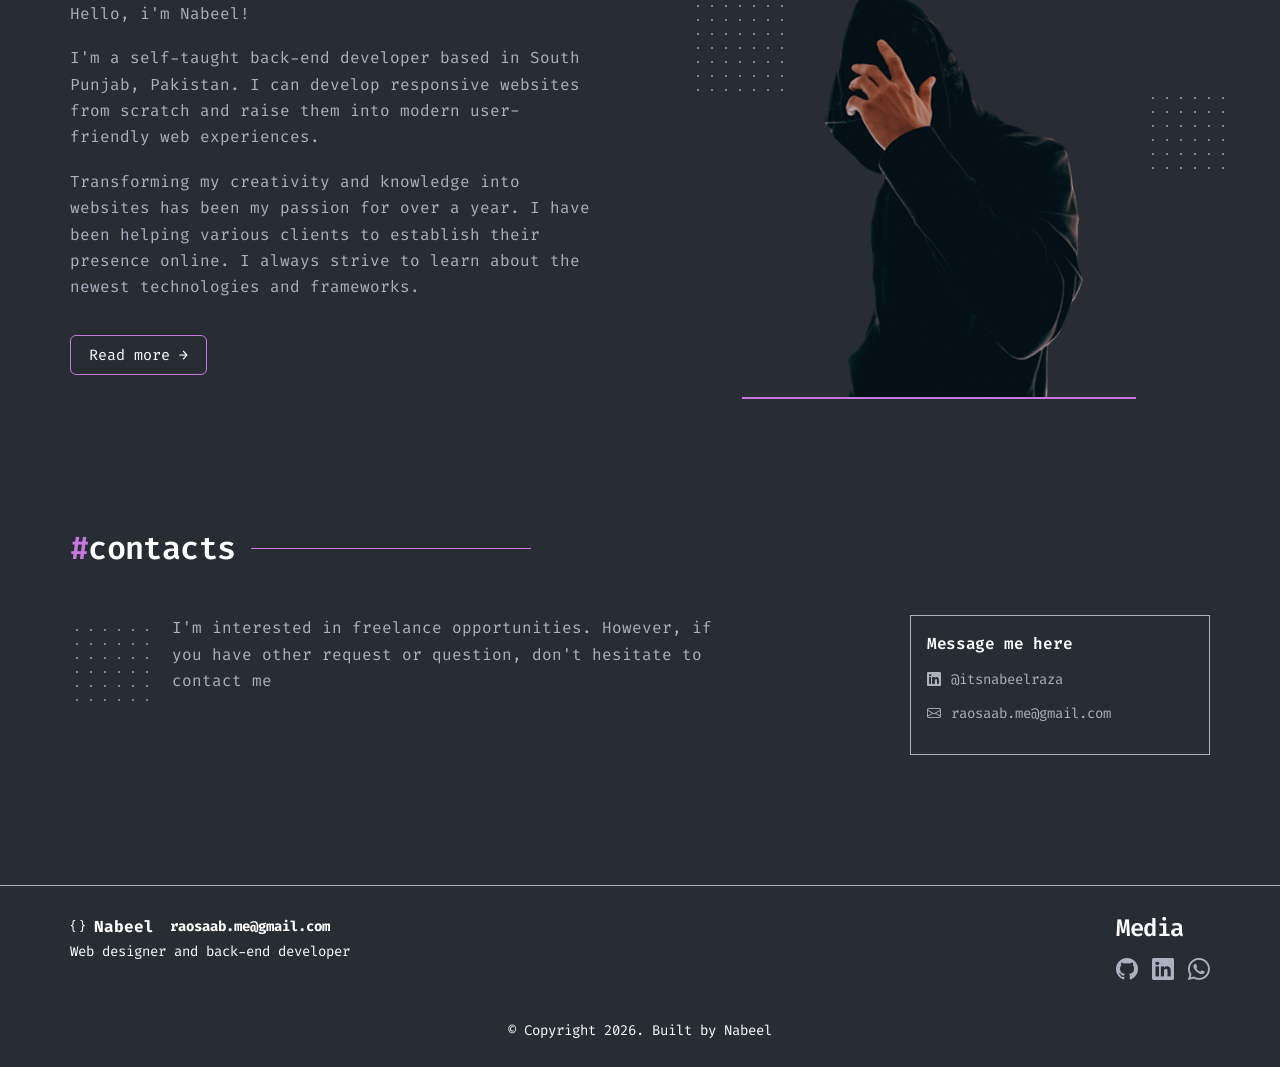
==== commit 40ab792d: "Update index.html" ====
--- a/index.html
+++ b/index.html
@@ -173,7 +173,7 @@
           <div class="about-image-wrapper">
             <div class="about-dots-group dots-pattern dots-pattern-lg"></div>
             <div class="about-image-placeholder">
-              <img src="./images/jc-gellidon-E3NUmCScugo-unsplash-removebg-preview(1).png" alt="About Nabeel portrait">
+              <img src="./images/jc-gellidon-E3NUmCScugo-unsplash-removebg-preview(1) 1.png" alt="About Nabeel portrait">
             </div>
             <div class="about-dots dots-pattern" style="position:absolute;right:-20px;top:30%;"></div>
           </div>
